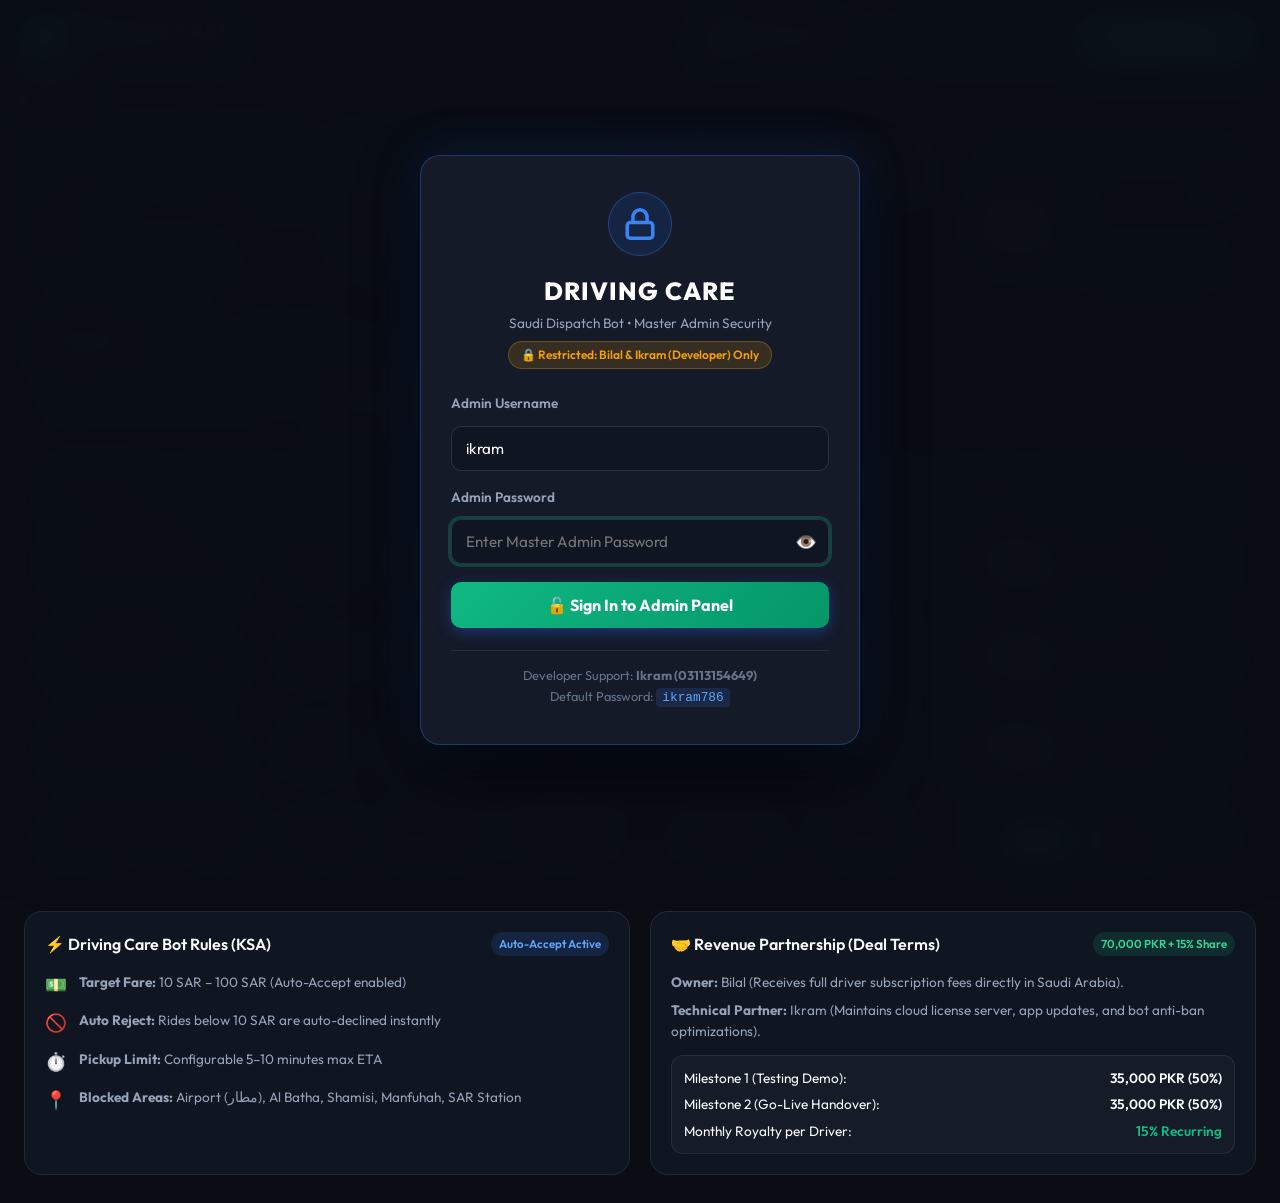
==== cpanel_deploy/driving-care-portal/index.html @ 991b822a "Add saudia ride-hailing driver bot and licensing system" ====
<!DOCTYPE html>
<html lang="en">
<head>
  <meta charset="UTF-8">
  <meta name="viewport" content="width=device-width, initial-scale=1.0">
  <title>Driving Care - License & Driver Management Portal</title>
  <link rel="preconnect" href="https://fonts.googleapis.com">
  <link rel="preconnect" href="https://fonts.gstatic.com" crossorigin>
  <link href="https://fonts.googleapis.com/css2?family=Outfit:wght@300;400;500;600;700;800&family=JetBrains+Mono:wght@400;500;600&display=swap" rel="stylesheet">
    <link rel="stylesheet" href="style.css">
  <link rel="stylesheet" href="/style.css">
  <style>
:root {
  --bg-primary: #0a0d14;
  --bg-secondary: #101622;
  --bg-card: rgba(18, 24, 38, 0.75);
  --bg-card-hover: rgba(26, 34, 52, 0.85);
  --border-color: rgba(255, 255, 255, 0.08);
  --border-focus: rgba(16, 185, 129, 0.5);
  
  --text-primary: #f8fafc;
  --text-secondary: #94a3b8;
  --text-muted: #64748b;
  
  --accent-emerald: #10b981;
  --accent-emerald-glow: rgba(16, 185, 129, 0.25);
  --accent-cyan: #06b6d4;
  --accent-blue: #3b82f6;
  --accent-amber: #f59e0b;
  --accent-rose: #f43f5e;
  
  --radius-sm: 6px;
  --radius-md: 12px;
  --radius-lg: 18px;
  --radius-full: 9999px;
  
  --shadow-sm: 0 2px 4px rgba(0, 0, 0, 0.3);
  --shadow-md: 0 6px 16px rgba(0, 0, 0, 0.4);
  --shadow-lg: 0 12px 32px rgba(0, 0, 0, 0.6);
  --shadow-glow: 0 0 20px var(--accent-emerald-glow);
  
  --font-main: 'Outfit', -apple-system, BlinkMacSystemFont, sans-serif;
  --font-mono: 'JetBrains Mono', monospace;
  --transition: all 0.22s cubic-bezier(0.4, 0, 0.2, 1);
}

* {
  margin: 0;
  padding: 0;
  box-sizing: border-box;
}

body {
  font-family: var(--font-main);
  background-color: var(--bg-primary);
  color: var(--text-primary);
  min-height: 100vh;
  line-height: 1.5;
  background-image: 
    radial-gradient(circle at 15% 15%, rgba(16, 185, 129, 0.07) 0%, transparent 40%),
    radial-gradient(circle at 85% 75%, rgba(6, 182, 212, 0.06) 0%, transparent 45%);
  background-attachment: fixed;
}

/* NAVBAR */
.navbar {
  background: rgba(16, 22, 34, 0.85);
  backdrop-filter: blur(12px);
  border-bottom: 1px solid var(--border-color);
  position: sticky;
  top: 0;
  z-index: 100;
}

.nav-container {
  max-width: 1320px;
  margin: 0 auto;
  padding: 14px 24px;
  display: flex;
  align-items: center;
  justify-content: space-between;
  gap: 16px;
}

.brand {
  display: flex;
  align-items: center;
  gap: 14px;
}

.brand-logo {
  width: 44px;
  height: 44px;
  border-radius: var(--radius-md);
  background: linear-gradient(135deg, #10b981, #06b6d4);
  display: flex;
  align-items: center;
  justify-content: center;
  color: #fff;
  box-shadow: 0 4px 14px rgba(16, 185, 129, 0.35);
}

.brand-info h1 {
  font-size: 1.25rem;
  font-weight: 700;
  letter-spacing: 0.5px;
  background: linear-gradient(90deg, #fff, #93c5fd);
  -webkit-background-clip: text;
  -webkit-text-fill-color: transparent;
}

.brand-badge {
  font-size: 0.75rem;
  color: var(--text-muted);
  display: block;
}

.nav-actions {
  display: flex;
  align-items: center;
  gap: 18px;
}

.admin-profile {
  display: flex;
  align-items: center;
  gap: 10px;
  background: rgba(255, 255, 255, 0.04);
  padding: 6px 14px;
  border-radius: var(--radius-full);
  border: 1px solid var(--border-color);
}

.avatar {
  width: 32px;
  height: 32px;
  border-radius: var(--radius-full);
  background: #3b82f6;
  color: white;
  font-weight: 700;
  display: flex;
  align-items: center;
  justify-content: center;
  font-size: 0.85rem;
}

.profile-details {
  display: flex;
  flex-direction: column;
}

.admin-name {
  font-size: 0.85rem;
  font-weight: 600;
  color: var(--text-primary);
}

.partner-note {
  font-size: 0.7rem;
  color: var(--accent-emerald);
}

/* BUTTONS */
.btn {
  display: inline-flex;
  align-items: center;
  justify-content: center;
  gap: 8px;
  padding: 10px 18px;
  border-radius: var(--radius-md);
  font-size: 0.9rem;
  font-weight: 600;
  cursor: pointer;
  border: none;
  transition: var(--transition);
  font-family: inherit;
}

.btn-primary {
  background: linear-gradient(135deg, #10b981, #059669);
  color: #fff;
  box-shadow: 0 4px 12px rgba(16, 185, 129, 0.3);
}

.btn-primary:hover {
  background: linear-gradient(135deg, #059669, #047857);
  box-shadow: 0 6px 18px rgba(16, 185, 129, 0.45);
  transform: translateY(-1px);
}

.btn-secondary {
  background: rgba(255, 255, 255, 0.08);
  color: var(--text-primary);
  border: 1px solid var(--border-color);
}

.btn-secondary:hover {
  background: rgba(255, 255, 255, 0.14);
}

.btn-outline {
  background: transparent;
  color: var(--text-secondary);
  border: 1px solid var(--border-color);
}

.btn-outline:hover {
  background: rgba(255, 255, 255, 0.05);
  color: var(--text-primary);
  border-color: rgba(255, 255, 255, 0.2);
}

.btn-sm {
  padding: 6px 12px;
  font-size: 0.8rem;
  border-radius: var(--radius-sm);
}

.btn-icon {
  width: 32px;
  height: 32px;
  padding: 0;
  border-radius: var(--radius-sm);
  display: inline-flex;
  align-items: center;
  justify-content: center;
}

/* MAIN CONTAINER */
.main-container {
  max-width: 1320px;
  margin: 28px auto;
  padding: 0 24px;
  display: flex;
  flex-direction: column;
  gap: 24px;
}

/* STATS GRID */
.stats-grid {
  display: grid;
  grid-template-columns: repeat(auto-fit, minmax(240px, 1fr));
  gap: 18px;
}

.stat-card {
  background: var(--bg-card);
  backdrop-filter: blur(12px);
  border: 1px solid var(--border-color);
  border-radius: var(--radius-lg);
  padding: 20px;
  box-shadow: var(--shadow-sm);
  position: relative;
  overflow: hidden;
  transition: var(--transition);
}

.stat-card:hover {
  transform: translateY(-2px);
  border-color: rgba(255, 255, 255, 0.16);
}

.stat-card::before {
  content: '';
  position: absolute;
  top: 0;
  left: 0;
  right: 0;
  height: 3px;
  background: transparent;
}

.stat-total::before { background: var(--accent-blue); }
.stat-active::before { background: var(--accent-emerald); }
.stat-pending::before { background: var(--accent-amber); }
.stat-revenue::before { background: linear-gradient(90deg, #10b981, #06b6d4); }

.stat-header {
  display: flex;
  align-items: center;
  justify-content: space-between;
  margin-bottom: 10px;
}

.stat-title {
  font-size: 0.85rem;
  font-weight: 500;
  color: var(--text-secondary);
}

.stat-icon {
  font-size: 1.1rem;
}

.stat-value {
  font-size: 2rem;
  font-weight: 700;
  color: var(--text-primary);
  margin-bottom: 6px;
  letter-spacing: -0.5px;
}

.stat-value .currency {
  font-size: 1rem;
  color: var(--accent-cyan);
  font-weight: 600;
}

.stat-subtext {
  font-size: 0.78rem;
  color: var(--text-muted);
}

.highlight-share {
  color: var(--accent-emerald);
  font-size: 0.85rem;
}

/* CONTROLS SECTION */
.controls-section {
  display: flex;
  align-items: center;
  justify-content: space-between;
  flex-wrap: wrap;
  gap: 16px;
}

.filter-tabs {
  display: flex;
  background: var(--bg-secondary);
  padding: 4px;
  border-radius: var(--radius-md);
  border: 1px solid var(--border-color);
  gap: 4px;
  overflow-x: auto;
}

.tab-btn {
  background: transparent;
  border: none;
  padding: 8px 14px;
  border-radius: var(--radius-sm);
  color: var(--text-secondary);
  font-size: 0.85rem;
  font-weight: 500;
  cursor: pointer;
  transition: var(--transition);
  white-space: nowrap;
}

.tab-btn:hover {
  color: var(--text-primary);
}

.tab-btn.active {
  background: rgba(255, 255, 255, 0.1);
  color: var(--text-primary);
  font-weight: 600;
  box-shadow: 0 1px 3px rgba(0, 0, 0, 0.2);
}

.search-filter-wrapper {
  display: flex;
  align-items: center;
  gap: 10px;
  flex-wrap: wrap;
}

.search-box {
  display: flex;
  align-items: center;
  gap: 8px;
  background: var(--bg-secondary);
  border: 1px solid var(--border-color);
  border-radius: var(--radius-md);
  padding: 8px 14px;
  color: var(--text-muted);
  width: 280px;
  transition: var(--transition);
}

.search-box:focus-within {
  border-color: var(--accent-emerald);
  box-shadow: 0 0 0 3px var(--accent-emerald-glow);
}

.search-box input {
  background: transparent;
  border: none;
  color: var(--text-primary);
  font-family: inherit;
  font-size: 0.85rem;
  width: 100%;
  outline: none;
}

.search-box input::placeholder {
  color: var(--text-muted);
}

/* DRIVERS TABLE */
.drivers-table-card {
  background: var(--bg-card);
  backdrop-filter: blur(12px);
  border: 1px solid var(--border-color);
  border-radius: var(--radius-lg);
  overflow: hidden;
  box-shadow: var(--shadow-md);
}

.table-responsive {
  width: 100%;
  overflow-x: auto;
}

.drivers-table {
  width: 100%;
  border-collapse: collapse;
  text-align: left;
}

.drivers-table th {
  background: rgba(255, 255, 255, 0.02);
  padding: 14px 18px;
  font-size: 0.78rem;
  font-weight: 600;
  text-transform: uppercase;
  letter-spacing: 0.8px;
  color: var(--text-muted);
  border-bottom: 1px solid var(--border-color);
}

.drivers-table td {
  padding: 16px 18px;
  border-bottom: 1px solid rgba(255, 255, 255, 0.04);
  font-size: 0.88rem;
  vertical-align: middle;
}

.drivers-table tr:hover td {
  background: rgba(255, 255, 255, 0.02);
}

.driver-cell {
  display: flex;
  align-items: center;
  gap: 12px;
}

.driver-avatar {
  width: 38px;
  height: 38px;
  border-radius: var(--radius-md);
  background: linear-gradient(135deg, rgba(59, 130, 246, 0.2), rgba(16, 185, 129, 0.2));
  border: 1px solid var(--border-color);
  color: #fff;
  display: flex;
  align-items: center;
  justify-content: center;
  font-weight: 700;
  font-size: 0.95rem;
}

.driver-name {
  font-weight: 600;
  color: var(--text-primary);
  display: flex;
  align-items: center;
  gap: 6px;
}

.driver-phone {
  font-size: 0.78rem;
  color: var(--text-muted);
  font-family: var(--font-mono);
  display: flex;
  align-items: center;
  gap: 6px;
}

.wa-link {
  color: #25d366;
  text-decoration: none;
  font-size: 0.75rem;
  display: inline-flex;
  align-items: center;
}

.wa-link:hover {
  text-decoration: underline;
}

.key-code {
  font-family: var(--font-mono);
  background: rgba(255, 255, 255, 0.06);
  padding: 4px 8px;
  border-radius: var(--radius-sm);
  font-size: 0.82rem;
  border: 1px dashed rgba(255, 255, 255, 0.15);
  display: inline-flex;
  align-items: center;
  gap: 6px;
  cursor: pointer;
  transition: var(--transition);
}

.key-code:hover {
  background: rgba(16, 185, 129, 0.15);
  border-color: var(--accent-emerald);
  color: #fff;
}

/* BADGES */
.badge {
  display: inline-flex;
  align-items: center;
  gap: 6px;
  padding: 4px 10px;
  border-radius: var(--radius-full);
  font-size: 0.75rem;
  font-weight: 600;
}

.badge-active {
  background: rgba(16, 185, 129, 0.15);
  color: #34d399;
  border: 1px solid rgba(16, 185, 129, 0.3);
}

.badge-pending {
  background: rgba(245, 158, 11, 0.15);
  color: #fbbf24;
  border: 1px solid rgba(245, 158, 11, 0.3);
}

.badge-expired {
  background: rgba(244, 63, 94, 0.15);
  color: #fb7185;
  border: 1px solid rgba(244, 63, 94, 0.3);
}

.progress-pill {
  width: 100px;
  height: 6px;
  background: rgba(255, 255, 255, 0.1);
  border-radius: var(--radius-full);
  overflow: hidden;
  margin-top: 4px;
}

.progress-fill {
  height: 100%;
  background: var(--accent-emerald);
  border-radius: var(--radius-full);
}

.progress-fill.warning { background: var(--accent-amber); }
.progress-fill.danger { background: var(--accent-rose); }

.time-text {
  font-size: 0.8rem;
  font-weight: 500;
  display: block;
}

.action-btns {
  display: flex;
  align-items: center;
  justify-content: flex-end;
  gap: 6px;
}

.empty-state {
  padding: 60px 20px;
  text-align: center;
  color: var(--text-muted);
}

.empty-icon {
  font-size: 3rem;
  margin-bottom: 12px;
}

/* INFO GRID */
.info-grid {
  display: grid;
  grid-template-columns: repeat(auto-fit, minmax(360px, 1fr));
  gap: 20px;
}

.info-card {
  background: var(--bg-card);
  backdrop-filter: blur(12px);
  border: 1px solid var(--border-color);
  border-radius: var(--radius-lg);
  padding: 20px;
}

.info-card-header {
  display: flex;
  align-items: center;
  justify-content: space-between;
  margin-bottom: 16px;
}

.info-card-header h3 {
  font-size: 1rem;
  font-weight: 600;
}

.tag {
  font-size: 0.72rem;
  padding: 3px 8px;
  border-radius: var(--radius-full);
  font-weight: 600;
}

.tag-blue { background: rgba(59, 130, 246, 0.15); color: #60a5fa; }
.tag-green { background: rgba(16, 185, 129, 0.15); color: #34d399; }

.rules-list {
  display: flex;
  flex-direction: column;
  gap: 12px;
}

.rule-item {
  display: flex;
  align-items: flex-start;
  gap: 12px;
  font-size: 0.85rem;
  color: var(--text-secondary);
}

.rule-icon {
  font-size: 1.1rem;
}

.partnership-box p {
  font-size: 0.85rem;
  color: var(--text-secondary);
  margin-bottom: 8px;
}

.revenue-highlight {
  margin-top: 14px;
  background: rgba(255, 255, 255, 0.03);
  padding: 12px;
  border-radius: var(--radius-md);
  border: 1px solid var(--border-color);
  display: flex;
  flex-direction: column;
  gap: 6px;
  font-size: 0.85rem;
}

.revenue-highlight div {
  display: flex;
  justify-content: space-between;
}

.revenue-highlight .val {
  font-weight: 600;
}

.text-emerald { color: var(--accent-emerald); }

/* MODALS */
.modal-backdrop {
  position: fixed;
  inset: 0;
  background: rgba(0, 0, 0, 0.75);
  backdrop-filter: blur(8px);
  z-index: 200;
  display: flex;
  align-items: center;
  justify-content: center;
  padding: 20px;
}

.modal-card {
  background: #111726;
  border: 1px solid rgba(255, 255, 255, 0.12);
  border-radius: var(--radius-lg);
  width: 100%;
  max-width: 520px;
  box-shadow: var(--shadow-lg);
  overflow: hidden;
  animation: modalIn 0.25s ease-out;
}

@keyframes modalIn {
  from { opacity: 0; transform: scale(0.96) translateY(10px); }
  to { opacity: 1; transform: scale(1) translateY(0); }
}

.modal-header {
  padding: 18px 24px;
  border-bottom: 1px solid var(--border-color);
  display: flex;
  align-items: center;
  justify-content: space-between;
}

.modal-header h2 {
  font-size: 1.15rem;
  font-weight: 600;
}

.close-btn {
  background: transparent;
  border: none;
  color: var(--text-muted);
  font-size: 1.5rem;
  cursor: pointer;
  line-height: 1;
}

.close-btn:hover {
  color: #fff;
}

#driverForm {
  padding: 24px;
  display: flex;
  flex-direction: column;
  gap: 16px;
}

.form-group {
  display: flex;
  flex-direction: column;
  gap: 6px;
}

.form-group label {
  font-size: 0.8rem;
  font-weight: 500;
  color: var(--text-secondary);
}

.form-group input, 
.form-group select {
  background: var(--bg-secondary);
  border: 1px solid var(--border-color);
  border-radius: var(--radius-md);
  padding: 10px 14px;
  color: var(--text-primary);
  font-family: inherit;
  font-size: 0.9rem;
  outline: none;
  transition: var(--transition);
}

.form-group input:focus,
.form-group select:focus {
  border-color: var(--accent-emerald);
  box-shadow: 0 0 0 3px var(--accent-emerald-glow);
}

.form-row {
  display: grid;
  grid-template-columns: 1fr 1fr;
  gap: 14px;
}

.key-input-wrapper {
  display: flex;
  gap: 8px;
}

.key-input-wrapper input {
  font-family: var(--font-mono);
  letter-spacing: 0.5px;
  font-weight: 600;
}

.radio-options {
  display: flex;
  flex-direction: column;
  gap: 10px;
  background: rgba(255, 255, 255, 0.02);
  padding: 12px;
  border-radius: var(--radius-md);
  border: 1px solid var(--border-color);
}

.radio-label {
  display: flex;
  align-items: flex-start;
  gap: 10px;
  font-size: 0.85rem;
  cursor: pointer;
  color: var(--text-secondary);
}

.radio-label input {
  margin-top: 3px;
}

.modal-footer {
  display: flex;
  align-items: center;
  justify-content: flex-end;
  gap: 10px;
  padding-top: 10px;
}

/* SIMULATOR STYLES */
.simulator-card {
  max-width: 440px;
}

.simulator-body {
  padding: 20px;
  display: flex;
  flex-direction: column;
  align-items: center;
}

.sim-note {
  font-size: 0.85rem;
  color: var(--text-muted);
  margin-bottom: 16px;
  text-align: center;
}

.mobile-frame {
  width: 290px;
  height: 480px;
  background: #0f172a;
  border: 4px solid #334155;
  border-radius: 36px;
  padding: 14px;
  display: flex;
  flex-direction: column;
  box-shadow: var(--shadow-lg);
  position: relative;
}

.phone-notch {
  width: 60px;
  height: 6px;
  background: #334155;
  border-radius: var(--radius-full);
  margin: 0 auto 12px;
}

.phone-screen {
  flex: 1;
  display: flex;
  flex-direction: column;
  justify-content: space-between;
  background: #1e1b4b;
  border-radius: 20px;
  padding: 16px;
  color: #fff;
}

.app-header-sim {
  text-align: center;
}

.app-title-sim {
  font-weight: 800;
  font-size: 0.95rem;
  letter-spacing: 0.5px;
  margin-bottom: 8px;
}

.sim-badge {
  display: inline-block;
  padding: 4px 10px;
  border-radius: var(--radius-sm);
  font-size: 0.72rem;
  font-weight: 700;
}

.sim-badge.inactive { background: #ef4444; color: #fff; }
.sim-badge.active { background: #10b981; color: #fff; }

.sim-box {
  background: rgba(255, 255, 255, 0.08);
  padding: 12px;
  border-radius: var(--radius-md);
}

.sim-box label {
  font-size: 0.75rem;
  display: block;
  margin-bottom: 6px;
}

.sim-input-row {
  display: flex;
  gap: 6px;
}

.sim-input-row input {
  width: 100%;
  background: #0f172a;
  border: 1px solid #475569;
  border-radius: var(--radius-sm);
  padding: 6px 8px;
  color: #fff;
  font-size: 0.8rem;
  outline: none;
}

.sim-result {
  background: rgba(16, 185, 129, 0.2);
  border: 1px solid #10b981;
  border-radius: var(--radius-md);
  padding: 10px;
  font-size: 0.75rem;
  text-align: center;
}

.sim-footer {
  text-align: center;
  font-size: 0.7rem;
  color: #cbd5e1;
}

.sim-wa {
  color: #4ade80;
  font-weight: 600;
  margin-top: 2px;
}

/* TOAST */
.toast-container {
  position: fixed;
  bottom: 24px;
  right: 24px;
  display: flex;
  flex-direction: column;
  gap: 8px;
  z-index: 300;
}

.toast {
  background: #1e293b;
  color: #fff;
  border: 1px solid var(--border-color);
  padding: 12px 18px;
  border-radius: var(--radius-md);
  box-shadow: var(--shadow-md);
  font-size: 0.85rem;
  display: flex;
  align-items: center;
  gap: 10px;
  animation: toastIn 0.2s ease-out;
}

@keyframes toastIn {
  from { opacity: 0; transform: translateY(10px); }
  to { opacity: 1; transform: translateY(0); }
}

@media (max-width: 768px) {
  .nav-container { flex-direction: column; align-items: stretch; }
  .controls-section { flex-direction: column; align-items: stretch; }
  .search-box { width: 100%; }
  .form-row { grid-template-columns: 1fr; }
}

  
/* Master Admin Security Gate Styling */
.admin-login-overlay {
  position: fixed;
  inset: 0;
  z-index: 99999;
  background: rgba(10, 13, 20, 0.96);
  backdrop-filter: blur(20px);
  -webkit-backdrop-filter: blur(20px);
  display: flex;
  align-items: center;
  justify-content: center;
  padding: 20px;
}
.admin-login-card {
  width: 100%;
  max-width: 440px;
  background: #141a28;
  border: 1px solid rgba(59, 130, 246, 0.3);
  border-radius: 20px;
  padding: 36px 30px;
  box-shadow: 0 25px 60px rgba(0, 0, 0, 0.7), 0 0 50px rgba(37, 99, 235, 0.2);
  animation: cardFadeIn 0.3s cubic-bezier(0.16, 1, 0.3, 1);
}
@keyframes cardFadeIn {
  from { opacity: 0; transform: scale(0.95) translateY(12px); }
  to { opacity: 1; transform: scale(1) translateY(0); }
}
.login-brand {
  text-align: center;
  margin-bottom: 24px;
}
.lock-icon-circle {
  width: 64px;
  height: 64px;
  background: rgba(37, 99, 235, 0.14);
  border: 1px solid rgba(59, 130, 246, 0.35);
  border-radius: 50%;
  display: flex;
  align-items: center;
  justify-content: center;
  margin: 0 auto 16px;
}
.login-brand h2 {
  font-size: 1.55rem;
  font-weight: 800;
  letter-spacing: 1px;
  color: #fff;
  margin: 0 0 4px;
}
.login-sub {
  font-size: 0.85rem;
  color: #94a3b8;
  display: block;
  margin-bottom: 8px;
}
.login-auth-badge {
  display: inline-block;
  background: rgba(245, 158, 11, 0.15);
  color: #f59e0b;
  border: 1px solid rgba(245, 158, 11, 0.3);
  padding: 4px 12px;
  border-radius: 20px;
  font-size: 0.75rem;
  font-weight: 600;
}

</style>
</head>
<body>
  <!-- Top Navigation Bar -->
  <header class="navbar">
    <div class="nav-container">
      <div class="brand">
        <div class="brand-logo">
          <svg width="28" height="28" style="width:28px!important; height:28px!important; max-width:28px!important; max-height:28px!important; display:inline-block;" viewBox="0 0 24 24" fill="none" stroke="currentColor" stroke-width="2.2" stroke-linecap="round" stroke-linejoin="round">
            <path d="M19 17h2c.6 0 1-.4 1-1v-3c0-.9-.7-1.7-1.5-1.9C18.7 10.6 16 10 16 10s-1.3-1.4-2.2-2.3c-.5-.4-1.1-.7-1.8-.7H5c-.6 0-1.1.4-1.4.9l-1.5 2.8C2.1 10.9 2 11.2 2 11.5V16c0 .6.4 1 1 1h2"/>
            <circle cx="7" cy="17" r="2"/>
            <path d="M9 17h6"/>
            <circle cx="17" cy="17" r="2"/>
          </svg>
        </div>
        <div class="brand-info">
          <h1>DRIVING CARE</h1>
          <span class="brand-badge">Driver Bot Portal &bull; KSA 🇸🇦</span>
        </div>
      </div>

      <div class="nav-actions">
        <div class="admin-profile">
          <div class="avatar">B</div>
          <div class="profile-details">
            <span class="admin-name">Bilal (Admin)</span>
            <span class="partner-note">Partner: Ikram (Dev 15%)</span>
          </div>
        </div>
        <a href="../driving-care-app/index.html" target="_blank" class="btn" style="text-decoration:none; display:inline-flex; align-items:center; gap:6px; background:rgba(16,185,129,0.15); color:#10b981; border:1px solid #10b981; padding:8px 14px; border-radius:10px; font-weight:700; font-size:0.85rem;">
          📱 Open Driver App
        </a>
        <button id="addDriverBtn" class="btn btn-primary">
          <svg width="28" height="28" style="width:28px!important; height:28px!important; max-width:28px!important; max-height:28px!important; display:inline-block;" viewBox="0 0 24 24" width="18" height="18" fill="none" stroke="currentColor" stroke-width="2.5">
            <line x1="12" y1="5" x2="12" y2="19"></line>
            <line x1="5" y1="12" x2="19" y2="12"></line>
          </svg>
          Add New Driver
        </button>
      </div>
    </div>
          <button id="adminLogoutBtn" class="btn btn-outline" style="border: 1px solid rgba(239, 68, 68, 0.4); color: #f87171; background: rgba(239, 68, 68, 0.12); padding: 8px 14px; border-radius: 10px; font-weight: 700; font-size: 0.85rem; cursor: pointer; display: inline-flex; align-items: center; gap: 6px;">
          🔒 Logout
        </button>
      </div>
    </div>
  </header>

  <!-- Main Dashboard Container -->
  <main class="main-container">
    <!-- Quick Statistics Grid -->
    <section class="stats-grid">
      <div class="stat-card stat-total">
        <div class="stat-header">
          <span class="stat-title">Total Drivers</span>
          <span class="stat-icon">👥</span>
        </div>
        <div class="stat-value" id="totalDriversCount">0</div>
        <div class="stat-subtext">Registered across Saudi Arabia</div>
      </div>

      <div class="stat-card stat-active">
        <div class="stat-header">
          <span class="stat-title">Active Licenses</span>
          <span class="stat-icon">🟢</span>
        </div>
        <div class="stat-value" id="activeLicensesCount">0</div>
        <div class="stat-subtext">30-day active bot access</div>
      </div>

      <div class="stat-card stat-pending">
        <div class="stat-header">
          <span class="stat-title">Expired / Pending</span>
          <span class="stat-icon">⏳</span>
        </div>
        <div class="stat-value" id="expiredLicensesCount">0</div>
        <div class="stat-subtext">Requires monthly renewal</div>
      </div>

      <div class="stat-card stat-revenue">
        <div class="stat-header">
          <span class="stat-title">Monthly Revenue</span>
          <span class="stat-icon">💰</span>
        </div>
        <div class="stat-value" id="totalRevenueSAR">0 <span class="currency">SAR</span></div>
        <div class="stat-subtext">
          <span>Ikram (15% Share): </span>
          <strong id="ikramShareText" class="highlight-share">0 SAR</strong>
        </div>
      </div>
    </section>

    <!-- Navigation Tabs & Search Controls -->
    <section class="controls-section">
      <div class="filter-tabs">
        <button class="tab-btn active" data-filter="all">All Drivers (<span id="countAll">0</span>)</button>
        <button class="tab-btn" data-filter="active">Active (<span id="countActive">0</span>)</button>
        <button class="tab-btn" data-filter="expiring">Expiring Soon (<span id="countExpiring">0</span>)</button>
        <button class="tab-btn" data-filter="expired">Expired (<span id="countExpired">0</span>)</button>
        <button class="tab-btn" data-filter="pending">Pending Payment (<span id="countPending">0</span>)</button>
      </div>

      <div class="search-filter-wrapper">
        <div class="search-box">
          <svg width="28" height="28" style="width:28px!important; height:28px!important; max-width:28px!important; max-height:28px!important; display:inline-block;" viewBox="0 0 24 24" width="18" height="18" fill="none" stroke="currentColor" stroke-width="2">
            <circle cx="11" cy="11" r="8"></circle>
            <line x1="21" y1="21" x2="16.65" y2="16.65"></line>
          </svg>
          <input type="text" id="searchInput" placeholder="Search driver name, phone, or key...">
        </div>
        <button id="openSimulatorBtn" class="btn btn-secondary">
          <svg width="28" height="28" style="width:28px!important; height:28px!important; max-width:28px!important; max-height:28px!important; display:inline-block;" viewBox="0 0 24 24" width="18" height="18" fill="none" stroke="currentColor" stroke-width="2">
            <rect x="5" y="2" width="14" height="20" rx="2" ry="2"></rect>
            <line x1="12" y1="18" x2="12.01" y2="18"></line>
          </svg>
          Test Driver App View
        </button>
        <button id="exportDataBtn" class="btn btn-outline" title="Export Backup JSON">
          <svg width="28" height="28" style="width:28px!important; height:28px!important; max-width:28px!important; max-height:28px!important; display:inline-block;" viewBox="0 0 24 24" width="16" height="16" fill="none" stroke="currentColor" stroke-width="2">
            <path d="M21 15v4a2 2 0 0 1-2 2H5a2 2 0 0 1-2-2v-4"></path>
            <polyline points="7 10 12 15 17 10"></polyline>
            <line x1="12" y1="15" x2="12" y2="3"></line>
          </svg>
          Backup
        </button>
      </div>
    </section>

    <!-- Drivers List Container -->
    <section class="drivers-table-card">
      <div class="table-responsive">
        <table class="drivers-table">
          <thead>
            <tr>
              <th>Driver Details</th>
              <th>City</th>
              <th>License Key</th>
              <th>Status & Validity</th>
              <th>Remaining Time</th>
              <th>Monthly Fee</th>
              <th class="text-right">Actions</th>
            </tr>
          </thead>
          <tbody id="driversTableBody">
            <!-- Populated dynamically via JS -->
          </tbody>
        </table>
      </div>
      <div id="emptyState" class="empty-state" style="display: none;">
        <div class="empty-icon">🚗</div>
        <h3>No Drivers Found</h3>
        <p>Click "Add New Driver" to generate the first 30-day license key.</p>
      </div>
    </section>

    <!-- Bot Rules & Configurations Summary (Bottom Card) -->
    <section class="info-grid">
      <div class="info-card">
        <div class="info-card-header">
          <h3>⚡ Driving Care Bot Rules (KSA)</h3>
          <span class="tag tag-blue">Auto-Accept Active</span>
        </div>
        <div class="rules-list">
          <div class="rule-item">
            <span class="rule-icon">💵</span>
            <div>
              <strong>Target Fare:</strong> 10 SAR – 100 SAR (Auto-Accept enabled)
            </div>
          </div>
          <div class="rule-item">
            <span class="rule-icon">🚫</span>
            <div>
              <strong>Auto Reject:</strong> Rides below 10 SAR are auto-declined instantly
            </div>
          </div>
          <div class="rule-item">
            <span class="rule-icon">⏱️</span>
            <div>
              <strong>Pickup Limit:</strong> Configurable 5–10 minutes max ETA
            </div>
          </div>
          <div class="rule-item">
            <span class="rule-icon">📍</span>
            <div>
              <strong>Blocked Areas:</strong> Airport (مطار), Al Batha, Shamisi, Manfuhah, SAR Station
            </div>
          </div>
        </div>
      </div>

      <div class="info-card">
        <div class="info-card-header">
          <h3>🤝 Revenue Partnership (Deal Terms)</h3>
          <span class="tag tag-green">70,000 PKR + 15% Share</span>
        </div>
        <div class="partnership-box">
          <p><strong>Owner:</strong> Bilal (Receives full driver subscription fees directly in Saudi Arabia).</p>
          <p><strong>Technical Partner:</strong> Ikram (Maintains cloud license server, app updates, and bot anti-ban optimizations).</p>
          <div class="revenue-highlight">
            <div>
              <span class="lbl">Milestone 1 (Testing Demo):</span>
              <span class="val">35,000 PKR (50%)</span>
            </div>
            <div>
              <span class="lbl">Milestone 2 (Go-Live Handover):</span>
              <span class="val">35,000 PKR (50%)</span>
            </div>
            <div>
              <span class="lbl">Monthly Royalty per Driver:</span>
              <span class="val text-emerald">15% Recurring</span>
            </div>
          </div>
        </div>
      </div>
    </section>
  </main>

  <!-- MODAL: Add / Edit Driver -->
  <div id="driverModal" class="modal-backdrop" style="display: none;">
    <div class="modal-card">
      <div class="modal-header">
        <h2 id="modalTitle">Add New Driver</h2>
        <button id="closeModalBtn" class="close-btn">&times;</button>
      </div>
      <form id="driverForm">
        <div class="form-group">
          <label for="driverName">Driver Full Name *</label>
          <input type="text" id="driverName" placeholder="e.g. Tariq Khan" required>
        </div>

        <div class="form-row">
          <div class="form-group">
            <label for="driverPhone">Saudi WhatsApp Number *</label>
            <input type="text" id="driverPhone" placeholder="e.g. +966 50 123 4567" required>
          </div>
          <div class="form-group">
            <label for="driverCity">City / Province</label>
            <select id="driverCity">
              <option value="Riyadh">Riyadh (الرياض)</option>
              <option value="Jeddah">Jeddah (جدة)</option>
              <option value="Dammam">Dammam (الدمام)</option>
              <option value="Mecca">Mecca (مكة)</option>
              <option value="Medina">Medina (المدينة)</option>
              <option value="Khobar">Khobar (الخبر)</option>
              <option value="Other">Other Region</option>
            </select>
          </div>
        </div>

        <div class="form-row">
          <div class="form-group">
            <label for="driverKey">License Key</label>
            <div class="key-input-wrapper">
              <input type="text" id="driverKey" placeholder="DC-XXXX" required>
              <button type="button" id="regenerateKeyBtn" class="btn btn-sm btn-outline" title="Generate random key">New Key</button>
            </div>
          </div>
          <div class="form-group">
            <label for="driverFee">Monthly Subscription (SAR)</label>
            <input type="number" id="driverFee" value="150" min="50" step="10">
          </div>
        </div>

        <div class="form-group">
          <label>Payment & Activation Status</label>
          <div class="radio-options">
            <label class="radio-label">
              <input type="radio" name="initialStatus" value="active" checked>
              <span class="radio-custom"></span>
              <span><strong>Paid & Active Now:</strong> Start 30-Day timer immediately</span>
            </label>
            <label class="radio-label">
              <input type="radio" name="initialStatus" value="pending">
              <span class="radio-custom"></span>
              <span><strong>Payment Pending:</strong> Create key now, activate when payment received</span>
            </label>
          </div>
        </div>

        <div class="modal-footer">
          <button type="button" id="cancelDriverBtn" class="btn btn-secondary">Cancel</button>
          <button type="submit" class="btn btn-primary">Save & Issue Key</button>
        </div>
      </form>
    </div>
  </div>

  <!-- MODAL: Driver App Simulation (Testing View) -->
  <div id="simulatorModal" class="modal-backdrop" style="display: none;">
    <div class="modal-card simulator-card">
      <div class="modal-header">
        <h2>📱 Driver App Simulation ("Driving Care")</h2>
        <button id="closeSimulatorBtn" class="close-btn">&times;</button>
      </div>
      <div class="simulator-body">
        <p class="sim-note">Test how the Android Bot verifies keys when drivers enter them into their phones:</p>
        
        <div class="mobile-frame">
          <div class="phone-notch"></div>
          <div class="phone-screen">
            <div class="app-header-sim">
              <div class="app-title-sim">DRIVING CARE BOT</div>
              <div id="simStatusBanner" class="sim-badge inactive">ACCOUNT INACTIVE</div>
            </div>

            <div class="sim-box">
              <label>Enter User Key:</label>
              <div class="sim-input-row">
                <input type="text" id="simKeyInput" placeholder="Enter License Key...">
                <button type="button" id="simVerifyBtn" class="btn btn-sm btn-primary">Activate</button>
              </div>
            </div>

            <div id="simVerificationResult" class="sim-result" style="display: none;">
              <!-- Dynamic result -->
            </div>

            <div class="sim-footer">
              <div>Need Key? Contact Bilal:</div>
              <div class="sim-wa">WhatsApp: +966 53 419 9549</div>
            </div>
          </div>
        </div>
      </div>
    </div>
  </div>

  <!-- Toast Notification Container -->
  
  <!-- Master Admin Security Gate / Login Modal -->
  <div id="adminLoginModal" class="admin-login-overlay" style="display: flex;">
    <div class="admin-login-card">
      <div class="login-brand">
        <div class="lock-icon-circle">
          <svg width="34" height="34" viewBox="0 0 24 24" fill="none" stroke="#3b82f6" stroke-width="2.5" stroke-linecap="round" stroke-linejoin="round">
            <rect x="3" y="11" width="18" height="11" rx="2" ry="2"></rect>
            <path d="M7 11V7a5 5 0 0 1 10 0v4"></path>
          </svg>
        </div>
        <h2>DRIVING CARE</h2>
        <span class="login-sub">Saudi Dispatch Bot &bull; Master Admin Security</span>
        <div class="login-auth-badge">🔒 Restricted: Bilal & Ikram (Developer) Only</div>
      </div>

      <form id="adminLoginForm" class="login-form">
        <div class="form-group" style="margin-bottom: 16px;">
          <label style="display: block; font-size: 0.85rem; font-weight: 600; color: #94a3b8; margin-bottom: 6px;">Admin Username</label>
          <input type="text" id="adminUsernameInput" class="form-input" value="ikram" placeholder="Username (ikram / bilal / admin)" required style="width: 100%; padding: 12px 14px; background: rgba(16,22,34,0.9); border: 1px solid rgba(255,255,255,0.12); border-radius: 10px; color: #fff; font-size: 0.95rem;">
        </div>
        <div class="form-group" style="margin-bottom: 18px;">
          <label style="display: block; font-size: 0.85rem; font-weight: 600; color: #94a3b8; margin-bottom: 6px;">Admin Password</label>
          <div style="position: relative;">
            <input type="password" id="adminPasswordInput" class="form-input" placeholder="Enter Master Admin Password" required autofocus style="width: 100%; padding: 12px 42px 12px 14px; background: rgba(16,22,34,0.9); border: 1px solid rgba(255,255,255,0.12); border-radius: 10px; color: #fff; font-size: 0.95rem;">
            <button type="button" id="toggleAdminPwBtn" style="position: absolute; right: 12px; top: 50%; transform: translateY(-50%); background: none; border: none; color: #94a3b8; cursor: pointer; font-size: 1.1rem;">👁️</button>
          </div>
        </div>
        <div id="loginErrorAlert" style="display: none; background: rgba(239, 68, 68, 0.15); border: 1px solid #ef4444; color: #fca5a5; padding: 10px 14px; border-radius: 8px; font-size: 0.85rem; margin-bottom: 16px; text-align: center; font-weight: 500;"></div>
        <button type="submit" id="adminLoginSubmitBtn" class="btn btn-primary" style="width: 100%; padding: 13px; font-weight: 700; font-size: 1rem; border-radius: 10px; display: flex; align-items: center; justify-content: center; gap: 8px; box-shadow: 0 4px 14px rgba(37,99,235,0.4);">
          <span>🔓 Sign In to Admin Panel</span>
        </button>
      </form>

      <div class="login-footer-info" style="margin-top: 22px; text-align: center; font-size: 0.8rem; color: #64748b; border-top: 1px solid rgba(255,255,255,0.08); padding-top: 14px; line-height: 1.6;">
        <div>Developer Support: <strong>Ikram (03113154649)</strong></div>
        <div>Default Password: <code style="color: #60a5fa; background: rgba(59,130,246,0.15); padding: 2px 6px; border-radius: 4px; font-family: monospace;">ikram786</code></div>
      </div>
    </div>
  </div>

  <div id="toastContainer" class="toast-container"></div>

    <script src="app.js"></script>
  <script src="/app.js"></script>
</body>
</html>
---- cpanel_deploy/driving-care-portal/style.css ----
:root {
  --bg-primary: #0a0d14;
  --bg-secondary: #101622;
  --bg-card: rgba(18, 24, 38, 0.75);
  --bg-card-hover: rgba(26, 34, 52, 0.85);
  --border-color: rgba(255, 255, 255, 0.08);
  --border-focus: rgba(16, 185, 129, 0.5);
  
  --text-primary: #f8fafc;
  --text-secondary: #94a3b8;
  --text-muted: #64748b;
  
  --accent-emerald: #10b981;
  --accent-emerald-glow: rgba(16, 185, 129, 0.25);
  --accent-cyan: #06b6d4;
  --accent-blue: #3b82f6;
  --accent-amber: #f59e0b;
  --accent-rose: #f43f5e;
  
  --radius-sm: 6px;
  --radius-md: 12px;
  --radius-lg: 18px;
  --radius-full: 9999px;
  
  --shadow-sm: 0 2px 4px rgba(0, 0, 0, 0.3);
  --shadow-md: 0 6px 16px rgba(0, 0, 0, 0.4);
  --shadow-lg: 0 12px 32px rgba(0, 0, 0, 0.6);
  --shadow-glow: 0 0 20px var(--accent-emerald-glow);
  
  --font-main: 'Outfit', -apple-system, BlinkMacSystemFont, sans-serif;
  --font-mono: 'JetBrains Mono', monospace;
  --transition: all 0.22s cubic-bezier(0.4, 0, 0.2, 1);
}

* {
  margin: 0;
  padding: 0;
  box-sizing: border-box;
}

body {
  font-family: var(--font-main);
  background-color: var(--bg-primary);
  color: var(--text-primary);
  min-height: 100vh;
  line-height: 1.5;
  background-image: 
    radial-gradient(circle at 15% 15%, rgba(16, 185, 129, 0.07) 0%, transparent 40%),
    radial-gradient(circle at 85% 75%, rgba(6, 182, 212, 0.06) 0%, transparent 45%);
  background-attachment: fixed;
}

/* NAVBAR */
.navbar {
  background: rgba(16, 22, 34, 0.85);
  backdrop-filter: blur(12px);
  border-bottom: 1px solid var(--border-color);
  position: sticky;
  top: 0;
  z-index: 100;
}

.nav-container {
  max-width: 1320px;
  margin: 0 auto;
  padding: 14px 24px;
  display: flex;
  align-items: center;
  justify-content: space-between;
  gap: 16px;
}

.brand {
  display: flex;
  align-items: center;
  gap: 14px;
}

.brand-logo {
  width: 44px;
  height: 44px;
  border-radius: var(--radius-md);
  background: linear-gradient(135deg, #10b981, #06b6d4);
  display: flex;
  align-items: center;
  justify-content: center;
  color: #fff;
  box-shadow: 0 4px 14px rgba(16, 185, 129, 0.35);
}

.brand-info h1 {
  font-size: 1.25rem;
  font-weight: 700;
  letter-spacing: 0.5px;
  background: linear-gradient(90deg, #fff, #93c5fd);
  -webkit-background-clip: text;
  -webkit-text-fill-color: transparent;
}

.brand-badge {
  font-size: 0.75rem;
  color: var(--text-muted);
  display: block;
}

.nav-actions {
  display: flex;
  align-items: center;
  gap: 18px;
}

.admin-profile {
  display: flex;
  align-items: center;
  gap: 10px;
  background: rgba(255, 255, 255, 0.04);
  padding: 6px 14px;
  border-radius: var(--radius-full);
  border: 1px solid var(--border-color);
}

.avatar {
  width: 32px;
  height: 32px;
  border-radius: var(--radius-full);
  background: #3b82f6;
  color: white;
  font-weight: 700;
  display: flex;
  align-items: center;
  justify-content: center;
  font-size: 0.85rem;
}

.profile-details {
  display: flex;
  flex-direction: column;
}

.admin-name {
  font-size: 0.85rem;
  font-weight: 600;
  color: var(--text-primary);
}

.partner-note {
  font-size: 0.7rem;
  color: var(--accent-emerald);
}

/* BUTTONS */
.btn {
  display: inline-flex;
  align-items: center;
  justify-content: center;
  gap: 8px;
  padding: 10px 18px;
  border-radius: var(--radius-md);
  font-size: 0.9rem;
  font-weight: 600;
  cursor: pointer;
  border: none;
  transition: var(--transition);
  font-family: inherit;
}

.btn-primary {
  background: linear-gradient(135deg, #10b981, #059669);
  color: #fff;
  box-shadow: 0 4px 12px rgba(16, 185, 129, 0.3);
}

.btn-primary:hover {
  background: linear-gradient(135deg, #059669, #047857);
  box-shadow: 0 6px 18px rgba(16, 185, 129, 0.45);
  transform: translateY(-1px);
}

.btn-secondary {
  background: rgba(255, 255, 255, 0.08);
  color: var(--text-primary);
  border: 1px solid var(--border-color);
}

.btn-secondary:hover {
  background: rgba(255, 255, 255, 0.14);
}

.btn-outline {
  background: transparent;
  color: var(--text-secondary);
  border: 1px solid var(--border-color);
}

.btn-outline:hover {
  background: rgba(255, 255, 255, 0.05);
  color: var(--text-primary);
  border-color: rgba(255, 255, 255, 0.2);
}

.btn-sm {
  padding: 6px 12px;
  font-size: 0.8rem;
  border-radius: var(--radius-sm);
}

.btn-icon {
  width: 32px;
  height: 32px;
  padding: 0;
  border-radius: var(--radius-sm);
  display: inline-flex;
  align-items: center;
  justify-content: center;
}

/* MAIN CONTAINER */
.main-container {
  max-width: 1320px;
  margin: 28px auto;
  padding: 0 24px;
  display: flex;
  flex-direction: column;
  gap: 24px;
}

/* STATS GRID */
.stats-grid {
  display: grid;
  grid-template-columns: repeat(auto-fit, minmax(240px, 1fr));
  gap: 18px;
}

.stat-card {
  background: var(--bg-card);
  backdrop-filter: blur(12px);
  border: 1px solid var(--border-color);
  border-radius: var(--radius-lg);
  padding: 20px;
  box-shadow: var(--shadow-sm);
  position: relative;
  overflow: hidden;
  transition: var(--transition);
}

.stat-card:hover {
  transform: translateY(-2px);
  border-color: rgba(255, 255, 255, 0.16);
}

.stat-card::before {
  content: '';
  position: absolute;
  top: 0;
  left: 0;
  right: 0;
  height: 3px;
  background: transparent;
}

.stat-total::before { background: var(--accent-blue); }
.stat-active::before { background: var(--accent-emerald); }
.stat-pending::before { background: var(--accent-amber); }
.stat-revenue::before { background: linear-gradient(90deg, #10b981, #06b6d4); }

.stat-header {
  display: flex;
  align-items: center;
  justify-content: space-between;
  margin-bottom: 10px;
}

.stat-title {
  font-size: 0.85rem;
  font-weight: 500;
  color: var(--text-secondary);
}

.stat-icon {
  font-size: 1.1rem;
}

.stat-value {
  font-size: 2rem;
  font-weight: 700;
  color: var(--text-primary);
  margin-bottom: 6px;
  letter-spacing: -0.5px;
}

.stat-value .currency {
  font-size: 1rem;
  color: var(--accent-cyan);
  font-weight: 600;
}

.stat-subtext {
  font-size: 0.78rem;
  color: var(--text-muted);
}

.highlight-share {
  color: var(--accent-emerald);
  font-size: 0.85rem;
}

/* CONTROLS SECTION */
.controls-section {
  display: flex;
  align-items: center;
  justify-content: space-between;
  flex-wrap: wrap;
  gap: 16px;
}

.filter-tabs {
  display: flex;
  background: var(--bg-secondary);
  padding: 4px;
  border-radius: var(--radius-md);
  border: 1px solid var(--border-color);
  gap: 4px;
  overflow-x: auto;
}

.tab-btn {
  background: transparent;
  border: none;
  padding: 8px 14px;
  border-radius: var(--radius-sm);
  color: var(--text-secondary);
  font-size: 0.85rem;
  font-weight: 500;
  cursor: pointer;
  transition: var(--transition);
  white-space: nowrap;
}

.tab-btn:hover {
  color: var(--text-primary);
}

.tab-btn.active {
  background: rgba(255, 255, 255, 0.1);
  color: var(--text-primary);
  font-weight: 600;
  box-shadow: 0 1px 3px rgba(0, 0, 0, 0.2);
}

.search-filter-wrapper {
  display: flex;
  align-items: center;
  gap: 10px;
  flex-wrap: wrap;
}

.search-box {
  display: flex;
  align-items: center;
  gap: 8px;
  background: var(--bg-secondary);
  border: 1px solid var(--border-color);
  border-radius: var(--radius-md);
  padding: 8px 14px;
  color: var(--text-muted);
  width: 280px;
  transition: var(--transition);
}

.search-box:focus-within {
  border-color: var(--accent-emerald);
  box-shadow: 0 0 0 3px var(--accent-emerald-glow);
}

.search-box input {
  background: transparent;
  border: none;
  color: var(--text-primary);
  font-family: inherit;
  font-size: 0.85rem;
  width: 100%;
  outline: none;
}

.search-box input::placeholder {
  color: var(--text-muted);
}

/* DRIVERS TABLE */
.drivers-table-card {
  background: var(--bg-card);
  backdrop-filter: blur(12px);
  border: 1px solid var(--border-color);
  border-radius: var(--radius-lg);
  overflow: hidden;
  box-shadow: var(--shadow-md);
}

.table-responsive {
  width: 100%;
  overflow-x: auto;
}

.drivers-table {
  width: 100%;
  border-collapse: collapse;
  text-align: left;
}

.drivers-table th {
  background: rgba(255, 255, 255, 0.02);
  padding: 14px 18px;
  font-size: 0.78rem;
  font-weight: 600;
  text-transform: uppercase;
  letter-spacing: 0.8px;
  color: var(--text-muted);
  border-bottom: 1px solid var(--border-color);
}

.drivers-table td {
  padding: 16px 18px;
  border-bottom: 1px solid rgba(255, 255, 255, 0.04);
  font-size: 0.88rem;
  vertical-align: middle;
}

.drivers-table tr:hover td {
  background: rgba(255, 255, 255, 0.02);
}

.driver-cell {
  display: flex;
  align-items: center;
  gap: 12px;
}

.driver-avatar {
  width: 38px;
  height: 38px;
  border-radius: var(--radius-md);
  background: linear-gradient(135deg, rgba(59, 130, 246, 0.2), rgba(16, 185, 129, 0.2));
  border: 1px solid var(--border-color);
  color: #fff;
  display: flex;
  align-items: center;
  justify-content: center;
  font-weight: 700;
  font-size: 0.95rem;
}

.driver-name {
  font-weight: 600;
  color: var(--text-primary);
  display: flex;
  align-items: center;
  gap: 6px;
}

.driver-phone {
  font-size: 0.78rem;
  color: var(--text-muted);
  font-family: var(--font-mono);
  display: flex;
  align-items: center;
  gap: 6px;
}

.wa-link {
  color: #25d366;
  text-decoration: none;
  font-size: 0.75rem;
  display: inline-flex;
  align-items: center;
}

.wa-link:hover {
  text-decoration: underline;
}

.key-code {
  font-family: var(--font-mono);
  background: rgba(255, 255, 255, 0.06);
  padding: 4px 8px;
  border-radius: var(--radius-sm);
  font-size: 0.82rem;
  border: 1px dashed rgba(255, 255, 255, 0.15);
  display: inline-flex;
  align-items: center;
  gap: 6px;
  cursor: pointer;
  transition: var(--transition);
}

.key-code:hover {
  background: rgba(16, 185, 129, 0.15);
  border-color: var(--accent-emerald);
  color: #fff;
}

/* BADGES */
.badge {
  display: inline-flex;
  align-items: center;
  gap: 6px;
  padding: 4px 10px;
  border-radius: var(--radius-full);
  font-size: 0.75rem;
  font-weight: 600;
}

.badge-active {
  background: rgba(16, 185, 129, 0.15);
  color: #34d399;
  border: 1px solid rgba(16, 185, 129, 0.3);
}

.badge-pending {
  background: rgba(245, 158, 11, 0.15);
  color: #fbbf24;
  border: 1px solid rgba(245, 158, 11, 0.3);
}

.badge-expired {
  background: rgba(244, 63, 94, 0.15);
  color: #fb7185;
  border: 1px solid rgba(244, 63, 94, 0.3);
}

.progress-pill {
  width: 100px;
  height: 6px;
  background: rgba(255, 255, 255, 0.1);
  border-radius: var(--radius-full);
  overflow: hidden;
  margin-top: 4px;
}

.progress-fill {
  height: 100%;
  background: var(--accent-emerald);
  border-radius: var(--radius-full);
}

.progress-fill.warning { background: var(--accent-amber); }
.progress-fill.danger { background: var(--accent-rose); }

.time-text {
  font-size: 0.8rem;
  font-weight: 500;
  display: block;
}

.action-btns {
  display: flex;
  align-items: center;
  justify-content: flex-end;
  gap: 6px;
}

.empty-state {
  padding: 60px 20px;
  text-align: center;
  color: var(--text-muted);
}

.empty-icon {
  font-size: 3rem;
  margin-bottom: 12px;
}

/* INFO GRID */
.info-grid {
  display: grid;
  grid-template-columns: repeat(auto-fit, minmax(360px, 1fr));
  gap: 20px;
}

.info-card {
  background: var(--bg-card);
  backdrop-filter: blur(12px);
  border: 1px solid var(--border-color);
  border-radius: var(--radius-lg);
  padding: 20px;
}

.info-card-header {
  display: flex;
  align-items: center;
  justify-content: space-between;
  margin-bottom: 16px;
}

.info-card-header h3 {
  font-size: 1rem;
  font-weight: 600;
}

.tag {
  font-size: 0.72rem;
  padding: 3px 8px;
  border-radius: var(--radius-full);
  font-weight: 600;
}

.tag-blue { background: rgba(59, 130, 246, 0.15); color: #60a5fa; }
.tag-green { background: rgba(16, 185, 129, 0.15); color: #34d399; }

.rules-list {
  display: flex;
  flex-direction: column;
  gap: 12px;
}

.rule-item {
  display: flex;
  align-items: flex-start;
  gap: 12px;
  font-size: 0.85rem;
  color: var(--text-secondary);
}

.rule-icon {
  font-size: 1.1rem;
}

.partnership-box p {
  font-size: 0.85rem;
  color: var(--text-secondary);
  margin-bottom: 8px;
}

.revenue-highlight {
  margin-top: 14px;
  background: rgba(255, 255, 255, 0.03);
  padding: 12px;
  border-radius: var(--radius-md);
  border: 1px solid var(--border-color);
  display: flex;
  flex-direction: column;
  gap: 6px;
  font-size: 0.85rem;
}

.revenue-highlight div {
  display: flex;
  justify-content: space-between;
}

.revenue-highlight .val {
  font-weight: 600;
}

.text-emerald { color: var(--accent-emerald); }

/* MODALS */
.modal-backdrop {
  position: fixed;
  inset: 0;
  background: rgba(0, 0, 0, 0.75);
  backdrop-filter: blur(8px);
  z-index: 200;
  display: flex;
  align-items: center;
  justify-content: center;
  padding: 20px;
}

.modal-card {
  background: #111726;
  border: 1px solid rgba(255, 255, 255, 0.12);
  border-radius: var(--radius-lg);
  width: 100%;
  max-width: 520px;
  box-shadow: var(--shadow-lg);
  overflow: hidden;
  animation: modalIn 0.25s ease-out;
}

@keyframes modalIn {
  from { opacity: 0; transform: scale(0.96) translateY(10px); }
  to { opacity: 1; transform: scale(1) translateY(0); }
}

.modal-header {
  padding: 18px 24px;
  border-bottom: 1px solid var(--border-color);
  display: flex;
  align-items: center;
  justify-content: space-between;
}

.modal-header h2 {
  font-size: 1.15rem;
  font-weight: 600;
}

.close-btn {
  background: transparent;
  border: none;
  color: var(--text-muted);
  font-size: 1.5rem;
  cursor: pointer;
  line-height: 1;
}

.close-btn:hover {
  color: #fff;
}

#driverForm {
  padding: 24px;
  display: flex;
  flex-direction: column;
  gap: 16px;
}

.form-group {
  display: flex;
  flex-direction: column;
  gap: 6px;
}

.form-group label {
  font-size: 0.8rem;
  font-weight: 500;
  color: var(--text-secondary);
}

.form-group input, 
.form-group select {
  background: var(--bg-secondary);
  border: 1px solid var(--border-color);
  border-radius: var(--radius-md);
  padding: 10px 14px;
  color: var(--text-primary);
  font-family: inherit;
  font-size: 0.9rem;
  outline: none;
  transition: var(--transition);
}

.form-group input:focus,
.form-group select:focus {
  border-color: var(--accent-emerald);
  box-shadow: 0 0 0 3px var(--accent-emerald-glow);
}

.form-row {
  display: grid;
  grid-template-columns: 1fr 1fr;
  gap: 14px;
}

.key-input-wrapper {
  display: flex;
  gap: 8px;
}

.key-input-wrapper input {
  font-family: var(--font-mono);
  letter-spacing: 0.5px;
  font-weight: 600;
}

.radio-options {
  display: flex;
  flex-direction: column;
  gap: 10px;
  background: rgba(255, 255, 255, 0.02);
  padding: 12px;
  border-radius: var(--radius-md);
  border: 1px solid var(--border-color);
}

.radio-label {
  display: flex;
  align-items: flex-start;
  gap: 10px;
  font-size: 0.85rem;
  cursor: pointer;
  color: var(--text-secondary);
}

.radio-label input {
  margin-top: 3px;
}

.modal-footer {
  display: flex;
  align-items: center;
  justify-content: flex-end;
  gap: 10px;
  padding-top: 10px;
}

/* SIMULATOR STYLES */
.simulator-card {
  max-width: 440px;
}

.simulator-body {
  padding: 20px;
  display: flex;
  flex-direction: column;
  align-items: center;
}

.sim-note {
  font-size: 0.85rem;
  color: var(--text-muted);
  margin-bottom: 16px;
  text-align: center;
}

.mobile-frame {
  width: 290px;
  height: 480px;
  background: #0f172a;
  border: 4px solid #334155;
  border-radius: 36px;
  padding: 14px;
  display: flex;
  flex-direction: column;
  box-shadow: var(--shadow-lg);
  position: relative;
}

.phone-notch {
  width: 60px;
  height: 6px;
  background: #334155;
  border-radius: var(--radius-full);
  margin: 0 auto 12px;
}

.phone-screen {
  flex: 1;
  display: flex;
  flex-direction: column;
  justify-content: space-between;
  background: #1e1b4b;
  border-radius: 20px;
  padding: 16px;
  color: #fff;
}

.app-header-sim {
  text-align: center;
}

.app-title-sim {
  font-weight: 800;
  font-size: 0.95rem;
  letter-spacing: 0.5px;
  margin-bottom: 8px;
}

.sim-badge {
  display: inline-block;
  padding: 4px 10px;
  border-radius: var(--radius-sm);
  font-size: 0.72rem;
  font-weight: 700;
}

.sim-badge.inactive { background: #ef4444; color: #fff; }
.sim-badge.active { background: #10b981; color: #fff; }

.sim-box {
  background: rgba(255, 255, 255, 0.08);
  padding: 12px;
  border-radius: var(--radius-md);
}

.sim-box label {
  font-size: 0.75rem;
  display: block;
  margin-bottom: 6px;
}

.sim-input-row {
  display: flex;
  gap: 6px;
}

.sim-input-row input {
  width: 100%;
  background: #0f172a;
  border: 1px solid #475569;
  border-radius: var(--radius-sm);
  padding: 6px 8px;
  color: #fff;
  font-size: 0.8rem;
  outline: none;
}

.sim-result {
  background: rgba(16, 185, 129, 0.2);
  border: 1px solid #10b981;
  border-radius: var(--radius-md);
  padding: 10px;
  font-size: 0.75rem;
  text-align: center;
}

.sim-footer {
  text-align: center;
  font-size: 0.7rem;
  color: #cbd5e1;
}

.sim-wa {
  color: #4ade80;
  font-weight: 600;
  margin-top: 2px;
}

/* TOAST */
.toast-container {
  position: fixed;
  bottom: 24px;
  right: 24px;
  display: flex;
  flex-direction: column;
  gap: 8px;
  z-index: 300;
}

.toast {
  background: #1e293b;
  color: #fff;
  border: 1px solid var(--border-color);
  padding: 12px 18px;
  border-radius: var(--radius-md);
  box-shadow: var(--shadow-md);
  font-size: 0.85rem;
  display: flex;
  align-items: center;
  gap: 10px;
  animation: toastIn 0.2s ease-out;
}

@keyframes toastIn {
  from { opacity: 0; transform: translateY(10px); }
  to { opacity: 1; transform: translateY(0); }
}

@media (max-width: 768px) {
  .nav-container { flex-direction: column; align-items: stretch; }
  .controls-section { flex-direction: column; align-items: stretch; }
  .search-box { width: 100%; }
  .form-row { grid-template-columns: 1fr; }
}
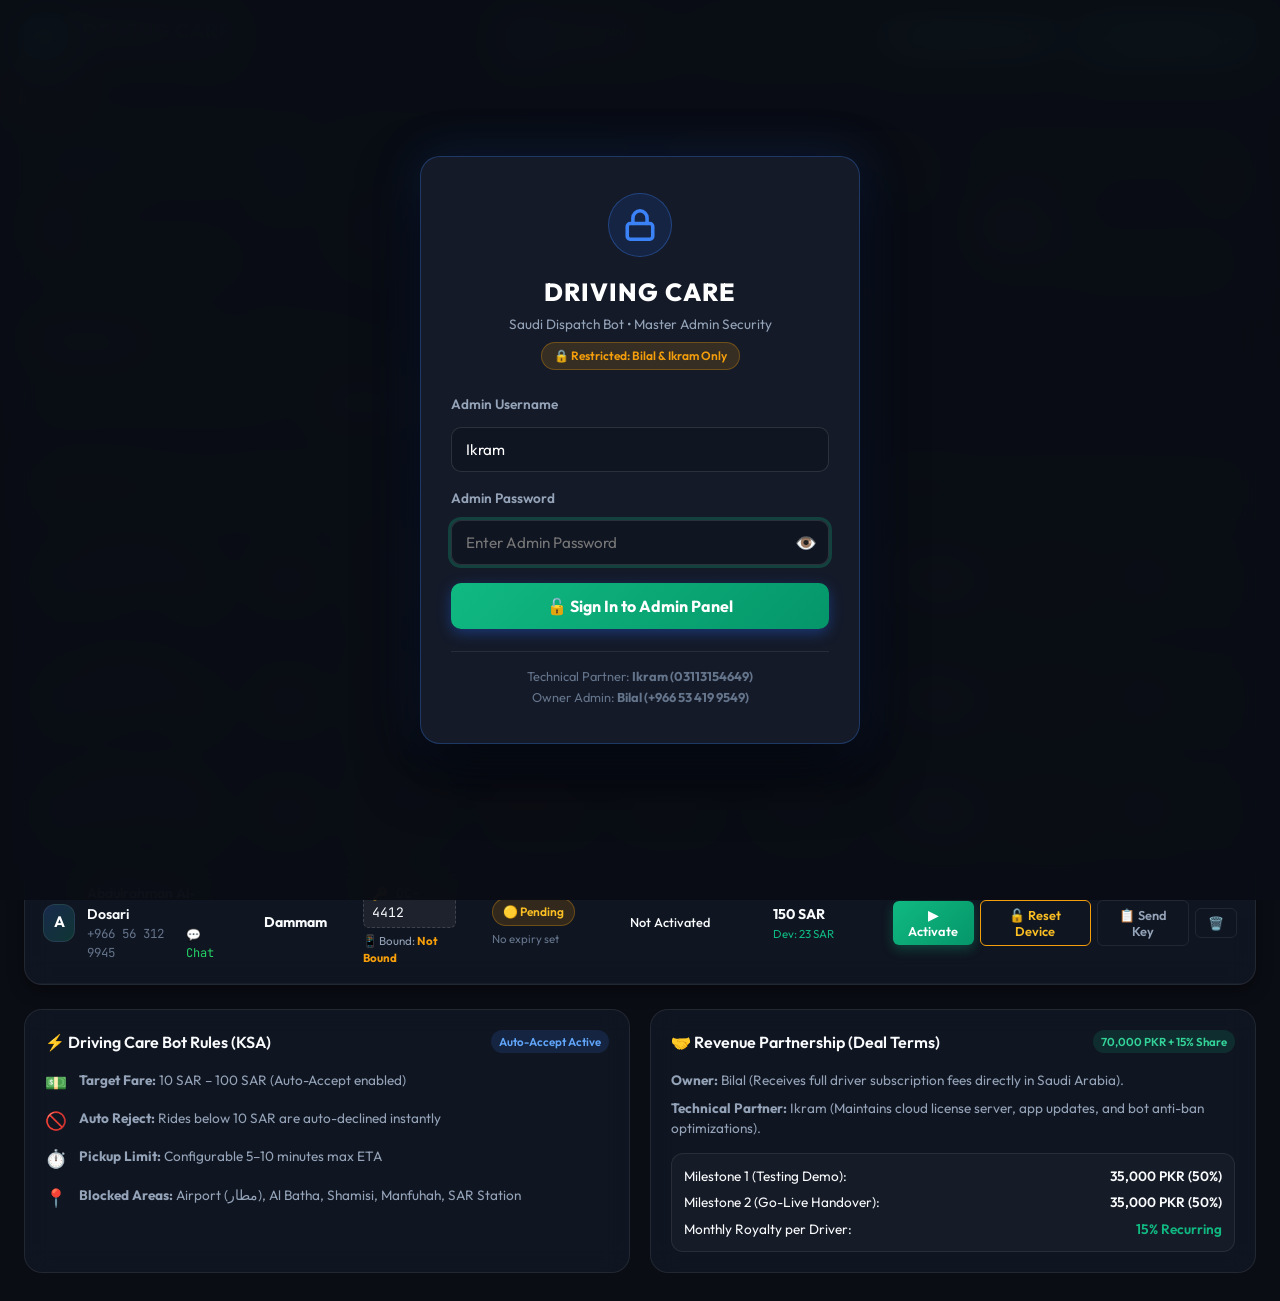
==== commit 5c73febc: "fix(portal): Update admin portal to v2.5, support signed DCS keys in WhatsApp/clipboard and preserve" ====
--- a/cpanel_deploy/driving-care-portal/index.html
+++ b/cpanel_deploy/driving-care-portal/index.html
@@ -1032,6 +1032,116 @@
   font-weight: 600;
 }
 
+
+/* ULTRA MOBILE RESPONSIVE ENHANCEMENTS */
+@media (max-width: 768px) {
+  body {
+    padding: 0;
+    font-size: 14px;
+  }
+  .navbar {
+    padding: 12px 14px;
+  }
+  .nav-container {
+    flex-direction: column;
+    align-items: stretch;
+    gap: 12px;
+  }
+  .brand {
+    justify-content: space-between;
+    width: 100%;
+  }
+  .nav-actions {
+    display: flex;
+    flex-wrap: wrap;
+    gap: 8px;
+    width: 100%;
+    justify-content: space-between;
+  }
+  .admin-profile {
+    padding: 4px 10px;
+    font-size: 0.8rem;
+  }
+  .partner-note {
+    display: none;
+  }
+  .nav-actions .btn {
+    flex: 1 1 auto;
+    justify-content: center;
+    padding: 8px 10px;
+    font-size: 0.8rem;
+  }
+  .main-container {
+    padding: 14px;
+  }
+  .stats-grid {
+    grid-template-columns: repeat(2, 1fr) !important;
+    gap: 10px !important;
+  }
+  .stat-card {
+    padding: 14px !important;
+  }
+  .stat-value {
+    font-size: 1.4rem !important;
+  }
+  .controls-section {
+    flex-direction: column;
+    align-items: stretch;
+    gap: 12px;
+  }
+  .filter-pills {
+    overflow-x: auto;
+    white-space: nowrap;
+    padding-bottom: 6px;
+    -webkit-overflow-scrolling: touch;
+    display: flex;
+    gap: 6px;
+  }
+  .filter-pill {
+    padding: 6px 12px;
+    font-size: 0.8rem;
+    flex-shrink: 0;
+  }
+  .search-box {
+    width: 100% !important;
+  }
+  .table-container {
+    overflow-x: auto;
+    -webkit-overflow-scrolling: touch;
+    border-radius: 12px;
+    margin: 0 -4px;
+  }
+  .drivers-table {
+    min-width: 680px;
+  }
+  .mobile-swipe-hint {
+    display: block !important;
+    text-align: center;
+    font-size: 0.75rem;
+    color: #94a3b8;
+    margin-bottom: 8px;
+  }
+  .info-grid {
+    grid-template-columns: 1fr !important;
+  }
+  .admin-login-card {
+    padding: 24px 18px !important;
+    margin: 12px !important;
+    max-width: 95% !important;
+  }
+  .modal-card {
+    padding: 16px !important;
+    margin: 12px !important;
+    max-width: 95% !important;
+  }
+}
+
+@media (max-width: 420px) {
+  .stats-grid {
+    grid-template-columns: 1fr !important;
+  }
+}
+
 </style>
 </head>
 <body>
@@ -1063,6 +1173,9 @@
         </div>
         <a href="../driving-care-app/index.html" target="_blank" class="btn" style="text-decoration:none; display:inline-flex; align-items:center; gap:6px; background:rgba(16,185,129,0.15); color:#10b981; border:1px solid #10b981; padding:8px 14px; border-radius:10px; font-weight:700; font-size:0.85rem;">
           📱 Open Driver App
+        </a>
+                <a href="/download.php" download="Driving_Care.apk" class="btn" style="text-decoration:none; display:inline-flex; align-items:center; gap:6px; background:linear-gradient(135deg, #10b981, #059669); color:#fff; border:none; padding:8px 14px; border-radius:10px; font-weight:700; font-size:0.85rem; box-shadow: 0 2px 8px rgba(16,185,129,0.3);">
+          📥 Download APK (v2.5)
         </a>
         <button id="addDriverBtn" class="btn btn-primary">
           <svg width="28" height="28" style="width:28px!important; height:28px!important; max-width:28px!important; max-height:28px!important; display:inline-block;" viewBox="0 0 24 24" width="18" height="18" fill="none" stroke="currentColor" stroke-width="2.5">
@@ -1362,6 +1475,7 @@
   <!-- Toast Notification Container -->
   
   <!-- Master Admin Security Gate / Login Modal -->
+    <!-- Master Admin Security Gate / Login Modal -->
   <div id="adminLoginModal" class="admin-login-overlay" style="display: flex;">
     <div class="admin-login-card">
       <div class="login-brand">
@@ -1373,18 +1487,18 @@
         </div>
         <h2>DRIVING CARE</h2>
         <span class="login-sub">Saudi Dispatch Bot &bull; Master Admin Security</span>
-        <div class="login-auth-badge">🔒 Restricted: Bilal & Ikram (Developer) Only</div>
-      </div>
-
-      <form id="adminLoginForm" class="login-form">
+        <div class="login-auth-badge">🔒 Restricted: Bilal & Ikram Only</div>
+      </div>
+
+      <form id="adminLoginForm" action="javascript:void(0);" onsubmit="event.preventDefault(); window.handleAdminLogin();" class="login-form">
         <div class="form-group" style="margin-bottom: 16px;">
           <label style="display: block; font-size: 0.85rem; font-weight: 600; color: #94a3b8; margin-bottom: 6px;">Admin Username</label>
-          <input type="text" id="adminUsernameInput" class="form-input" value="ikram" placeholder="Username (ikram / bilal / admin)" required style="width: 100%; padding: 12px 14px; background: rgba(16,22,34,0.9); border: 1px solid rgba(255,255,255,0.12); border-radius: 10px; color: #fff; font-size: 0.95rem;">
+          <input type="text" id="adminUsernameInput" class="form-input" value="Ikram" placeholder="Username" required style="width: 100%; padding: 12px 14px; background: rgba(16,22,34,0.9); border: 1px solid rgba(255,255,255,0.12); border-radius: 10px; color: #fff; font-size: 0.95rem;">
         </div>
         <div class="form-group" style="margin-bottom: 18px;">
           <label style="display: block; font-size: 0.85rem; font-weight: 600; color: #94a3b8; margin-bottom: 6px;">Admin Password</label>
           <div style="position: relative;">
-            <input type="password" id="adminPasswordInput" class="form-input" placeholder="Enter Master Admin Password" required autofocus style="width: 100%; padding: 12px 42px 12px 14px; background: rgba(16,22,34,0.9); border: 1px solid rgba(255,255,255,0.12); border-radius: 10px; color: #fff; font-size: 0.95rem;">
+            <input type="password" id="adminPasswordInput" class="form-input" placeholder="Enter Admin Password" required autofocus style="width: 100%; padding: 12px 42px 12px 14px; background: rgba(16,22,34,0.9); border: 1px solid rgba(255,255,255,0.12); border-radius: 10px; color: #fff; font-size: 0.95rem;">
             <button type="button" id="toggleAdminPwBtn" style="position: absolute; right: 12px; top: 50%; transform: translateY(-50%); background: none; border: none; color: #94a3b8; cursor: pointer; font-size: 1.1rem;">👁️</button>
           </div>
         </div>
@@ -1395,15 +1509,107 @@
       </form>
 
       <div class="login-footer-info" style="margin-top: 22px; text-align: center; font-size: 0.8rem; color: #64748b; border-top: 1px solid rgba(255,255,255,0.08); padding-top: 14px; line-height: 1.6;">
-        <div>Developer Support: <strong>Ikram (03113154649)</strong></div>
-        <div>Default Password: <code style="color: #60a5fa; background: rgba(59,130,246,0.15); padding: 2px 6px; border-radius: 4px; font-family: monospace;">ikram786</code></div>
+        <div>Technical Partner: <strong>Ikram (03113154649)</strong></div>
+        <div>Owner Admin: <strong>Bilal (+966 53 419 9549)</strong></div>
       </div>
     </div>
   </div>
+  </div>
 
   <div id="toastContainer" class="toast-container"></div>
 
     <script src="app.js"></script>
   <script src="/app.js"></script>
+
+<script>
+window.handleAdminLogin = async function() {
+  const userInp = document.getElementById('adminUsernameInput');
+  const passInp = document.getElementById('adminPasswordInput');
+  const errBox = document.getElementById('loginErrorAlert');
+  const modal = document.getElementById('adminLoginModal');
+  
+  if (errBox) errBox.style.display = 'none';
+  const username = userInp ? userInp.value.trim() : '';
+  const password = passInp ? passInp.value.trim() : '';
+  
+  if (!username || !password) {
+    if (errBox) {
+      errBox.textContent = 'Baraye meherbani username aur password dono darj karein.';
+      errBox.style.display = 'block';
+    }
+    return false;
+  }
+  
+  try {
+    const res = await fetch('/api/admin/login', {
+      method: 'POST',
+      headers: { 'Content-Type': 'application/json' },
+      body: JSON.stringify({ username, password })
+    });
+    const data = await res.json();
+    if (res.ok && data.success) {
+      localStorage.setItem('dc_admin_token', data.token);
+      localStorage.setItem('dc_admin_user', data.username || username);
+      if (modal) modal.style.display = 'none';
+      if (window.portal) {
+        window.portal.adminToken = data.token;
+        window.portal.startLivePolling();
+        window.portal.showToast('Khush amdeed ' + (data.username || username) + '! Admin Panel Unlocked.');
+      }
+    } else {
+      if (errBox) {
+        errBox.textContent = data.message || 'Ghalat Username ya Password! Baraye meherbani sahi password darj karein.';
+        errBox.style.display = 'block';
+      }
+    }
+  } catch(e) {
+    if (errBox) {
+      errBox.textContent = 'Server connection error. Please try again.';
+      errBox.style.display = 'block';
+    }
+  }
+  return false;
+};
+
+window.handleAdminLogout = function() {
+  if (confirm('Admin panel ko lock aur logout karna chahte hain?')) {
+    localStorage.removeItem('dc_admin_token');
+    const modal = document.getElementById('adminLoginModal');
+    const passInp = document.getElementById('adminPasswordInput');
+    if (passInp) passInp.value = '';
+    if (modal) modal.style.display = 'flex';
+  }
+};
+
+document.addEventListener('DOMContentLoaded', function() {
+  const token = localStorage.getItem('dc_admin_token');
+  const modal = document.getElementById('adminLoginModal');
+  if (token) {
+    if (modal) modal.style.display = 'none';
+    if (window.portal) {
+      window.portal.adminToken = token;
+      window.portal.startLivePolling();
+    }
+  } else {
+    if (modal) modal.style.display = 'flex';
+  }
+  
+  const toggleBtn = document.getElementById('toggleAdminPwBtn');
+  const passInp = document.getElementById('adminPasswordInput');
+  if (toggleBtn && passInp) {
+    toggleBtn.addEventListener('click', function() {
+      const isPw = passInp.type === 'password';
+      passInp.type = isPw ? 'text' : 'password';
+      toggleBtn.textContent = isPw ? '🔒' : '👁️';
+    });
+  }
+
+  const logoutBtn = document.getElementById('adminLogoutBtn');
+  if (logoutBtn) {
+    logoutBtn.addEventListener('click', window.handleAdminLogout);
+  }
+});
+</script>
+
 </body>
 </html>
